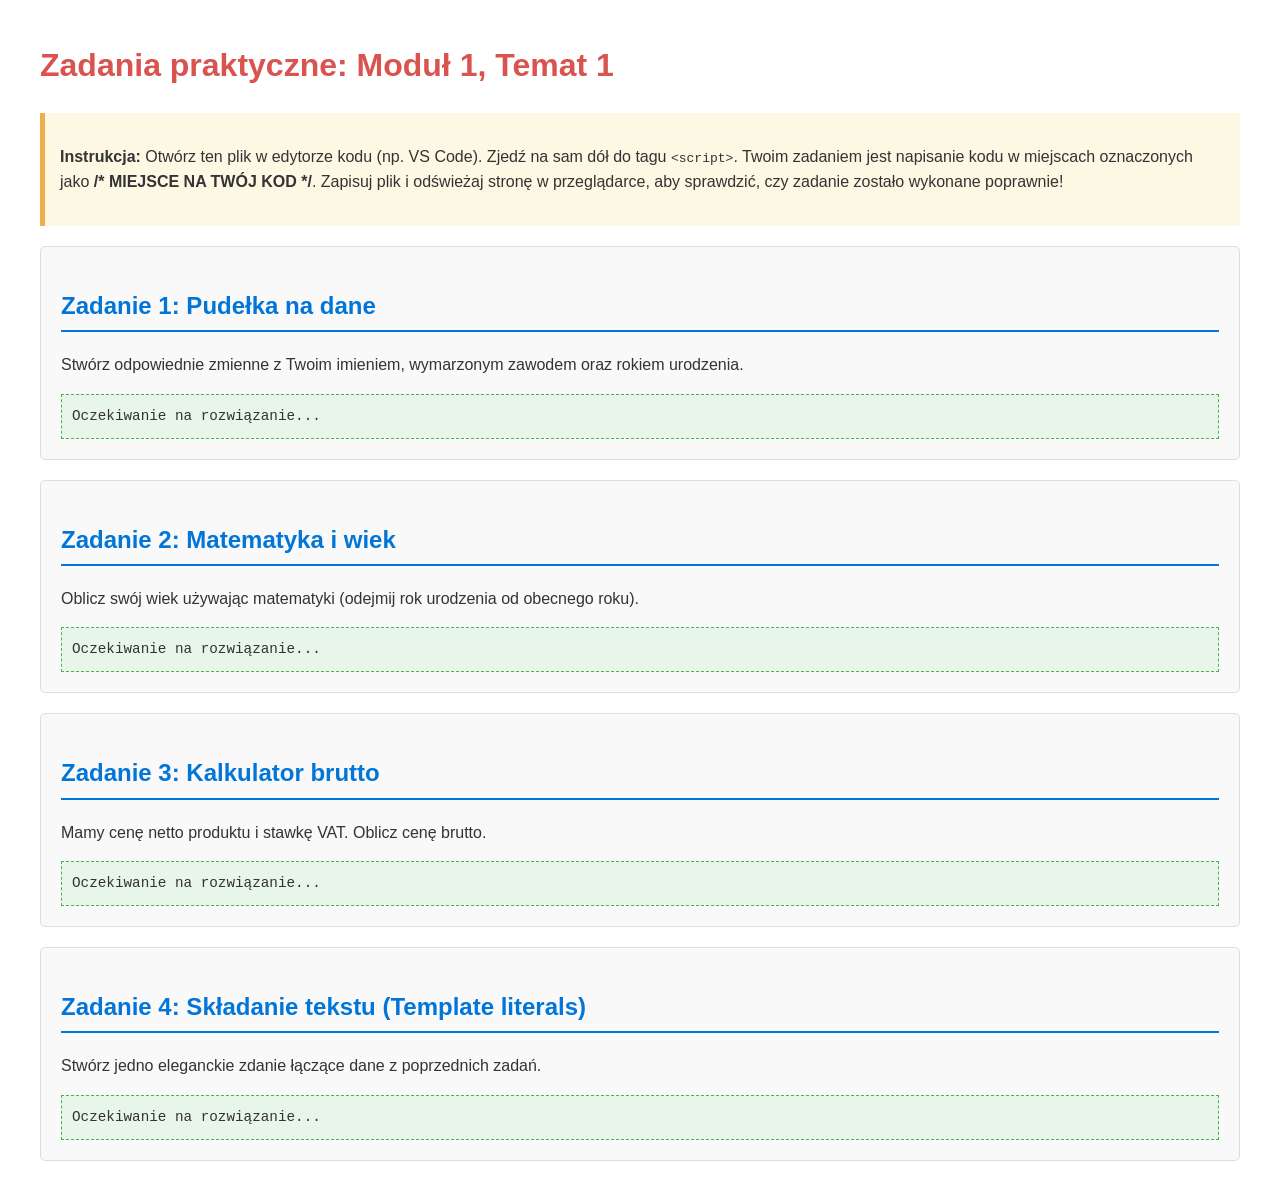
==== zadania/1.1-zadania.html @ 87c9943d "Zadanie wykonane" ====
<!DOCTYPE html>
<html lang="pl">
<head>
    <meta charset="UTF-8">
    <meta name="viewport" content="width=device-width, initial-scale=1.0">
    <title>Zadania 1.1: Składnia i Zmienne</title>
    <style>
        body { 
            font-family: 'Segoe UI', Tahoma, Geneva, Verdana, sans-serif; 
            margin: 40px; 
            line-height: 1.6; 
            color: #333;
        }
        h1 { color: #d9534f; }
        h2 { color: #0275d8; border-bottom: 2px solid #0275d8; padding-bottom: 5px;}
        .instruction { 
            background-color: #fcf8e3; 
            padding: 15px; 
            border-left: 5px solid #f0ad4e; 
            margin-bottom: 20px;
        }
        .task-container {
            background-color: #f9f9f9;
            border: 1px solid #ddd;
            padding: 20px;
            margin-bottom: 20px;
            border-radius: 5px;
        }
        .output { 
            margin-top: 15px;
            padding: 10px; 
            background-color: #e8f5e9; 
            border: 1px dashed #4caf50;
            font-family: monospace;
            font-size: 1.1em;
        }
    </style>
</head>
<body>

    <h1>Zadania praktyczne: Moduł 1, Temat 1</h1>
    
    <div class="instruction">
        <p><strong>Instrukcja:</strong> Otwórz ten plik w edytorze kodu (np. VS Code). Zjedź na sam dół do tagu <code>&lt;script&gt;</code>. Twoim zadaniem jest napisanie kodu w miejscach oznaczonych jako <strong>/* MIEJSCE NA TWÓJ KOD */</strong>. Zapisuj plik i odświeżaj stronę w przeglądarce, aby sprawdzić, czy zadanie zostało wykonane poprawnie!</p>
    </div>

    <div class="task-container">
        <h2>Zadanie 1: Pudełka na dane</h2>
        <p>Stwórz odpowiednie zmienne z Twoim imieniem, wymarzonym zawodem oraz rokiem urodzenia.</p>
        <div class="output" id="wynik1">Oczekiwanie na rozwiązanie...</div>
    </div>

    <div class="task-container">
        <h2>Zadanie 2: Matematyka i wiek</h2>
        <p>Oblicz swój wiek używając matematyki (odejmij rok urodzenia od obecnego roku).</p>
        <div class="output" id="wynik2">Oczekiwanie na rozwiązanie...</div>
    </div>

    <div class="task-container">
        <h2>Zadanie 3: Kalkulator brutto</h2>
        <p>Mamy cenę netto produktu i stawkę VAT. Oblicz cenę brutto.</p>
        <div class="output" id="wynik3">Oczekiwanie na rozwiązanie...</div>
    </div>

    <div class="task-container">
        <h2>Zadanie 4: Składanie tekstu (Template literals)</h2>
        <p>Stwórz jedno eleganckie zdanie łączące dane z poprzednich zadań.</p>
        <div class="output" id="wynik4">Oczekiwanie na rozwiązanie...</div>
    </div>

    <script>
        // ==========================================
        // MIEJSCE NA ROZWIĄZANIA ZADAŃ
        // ==========================================

        // --- ZADANIE 1 ---
        // 1. Użyj 'const', aby stworzyć stałą 'mojeImie' i przypisz jej swoje imię.
        // 2. Użyj 'let', aby stworzyć zmienną 'wymarzonyZawod' i przypisz jej tekst (np. "Programista").
        // 3. Użyj 'const', aby stworzyć stałą 'rokUrodzenia' i przypisz jej liczbę (Twój rok urodzenia).
        
        /* --- MIEJSCE NA TWÓJ KOD (Zadanie 1) --- */

        const mojeImie = " Oliwer "
        let wymarzonyZawod = " Programista "
        const rokUrodzenia = " 2009 "
        
        // np.: const mojeImie = "Jan"; (usuń komentarz i wpisz swoje dane)


        // --- ZADANIE 2 ---
        // 1. Stwórz stałą 'obecnyRok' i przypisz jej obecny rok (np. 2024).
        // 2. Stwórz zmienną 'mojWiek'.
        // 3. Przypisz do 'mojWiek' wynik odejmowania: obecnyRok minus rokUrodzenia.
        
        /* --- MIEJSCE NA TWÓJ KOD (Zadanie 2) --- */

        const obecnyRok = "2026"
        let mojWiek = rokUrodzenia - obecnyRok
    

        



        // --- ZADANIE 3 ---
        // Wyobraź sobie, że piszesz system dla sklepu.
        // 1. Stwórz zmienną 'cenaNetto' z wartością 100.
        // 2. Stwórz stałą 'stawkaVat' z wartością 0.23.
        // 3. Stwórz zmienną 'kwotaVat' jako wynik mnożenia cenaNetto przez stawkaVat.
        // 4. Stwórz zmienną 'cenaBrutto' dodając 'cenaNetto' i 'kwotaVat'.
        
        /* --- MIEJSCE NA TWÓJ KOD (Zadanie 3) --- */

        let cenaNetto = "100"
        const stawkaVat = "0.23"
        let kwotaVat = cenaNetto * stawkaVat
        let cenaBrutto = cenaNetto + kwotaVat        



        // --- ZADANIE 4 ---
        // Użyj "backticków" (znaku `), aby stworzyć ładne zdanie korzystając ze zmiennych z Zadania 1 i 2.
        // Przykład zdania: "Cześć, jestem Jan. Mam 18 lat, a w przyszłości moim zawodem będzie Programista."
        // Wynik przypisz do nowej stałej o nazwie 'podsumowanie'.
        
        /* --- MIEJSCE NA TWÓJ KOD (Zadanie 4) --- */
        
        const podsumowanie = 
        ` Cześć jestem ` 
         
        mojeImie 
        
        ` Mam ` 
       
        mojWiek 
        
        ` a w przyszlosci moim zawodem będzie ` 
        
        wymarzonyZawod
        


        // ==========================================
        // KOD SPRAWDZAJĄCY (Nie modyfikuj poniżej!)
        // Poniższy kod sprawdza, czy stworzyłeś odpowiednie zmienne 
        // i wyświetla je na stronie. Jeśli czegoś brakuje, wyświetli błąd.
        // ==========================================
        try {
            document.getElementById('wynik1').innerHTML = 
                `Imię: <strong>${mojeImie}</strong> <br> Zawód: <strong>${wymarzonyZawod}</strong> <br> Rok urodzenia: <strong>${rokUrodzenia}</strong>`;
        } catch(e) { document.getElementById('wynik1').innerHTML = "Błąd: Upewnij się, że stworzyłeś zmienne 'mojeImie', 'wymarzonyZawod' i 'rokUrodzenia'."; }

        try {
            document.getElementById('wynik2').innerHTML = 
                `Skoro mamy rok ${obecnyRok}, a Ty urodziłeś/aś się w ${rokUrodzenia}, to masz <strong>${mojWiek}</strong> lat.`;
        } catch(e) { document.getElementById('wynik2').innerHTML = "Błąd: Upewnij się, że stworzyłeś zmienne 'obecnyRok' i 'mojWiek'."; }

        try {
            document.getElementById('wynik3').innerHTML = 
                `Cena netto: ${cenaNetto} zł <br> Kwota VAT: ${kwotaVat} zł <br> <strong>Cena brutto do zapłaty: ${cenaBrutto} zł</strong>`;
        } catch(e) { document.getElementById('wynik3').innerHTML = "Błąd: Upewnij się, że poprawnie obliczyłeś 'cenaNetto', 'kwotaVat' i 'cenaBrutto'."; }

        try {
            document.getElementById('wynik4').innerHTML = `<strong>Wynik:</strong> "${podsumowanie}"`;
        } catch(e) { document.getElementById('wynik4').innerHTML = "Błąd: Upewnij się, że stworzyłeś zmienną 'podsumowanie' używając template literals."; }

    </script>
</body>
</html>
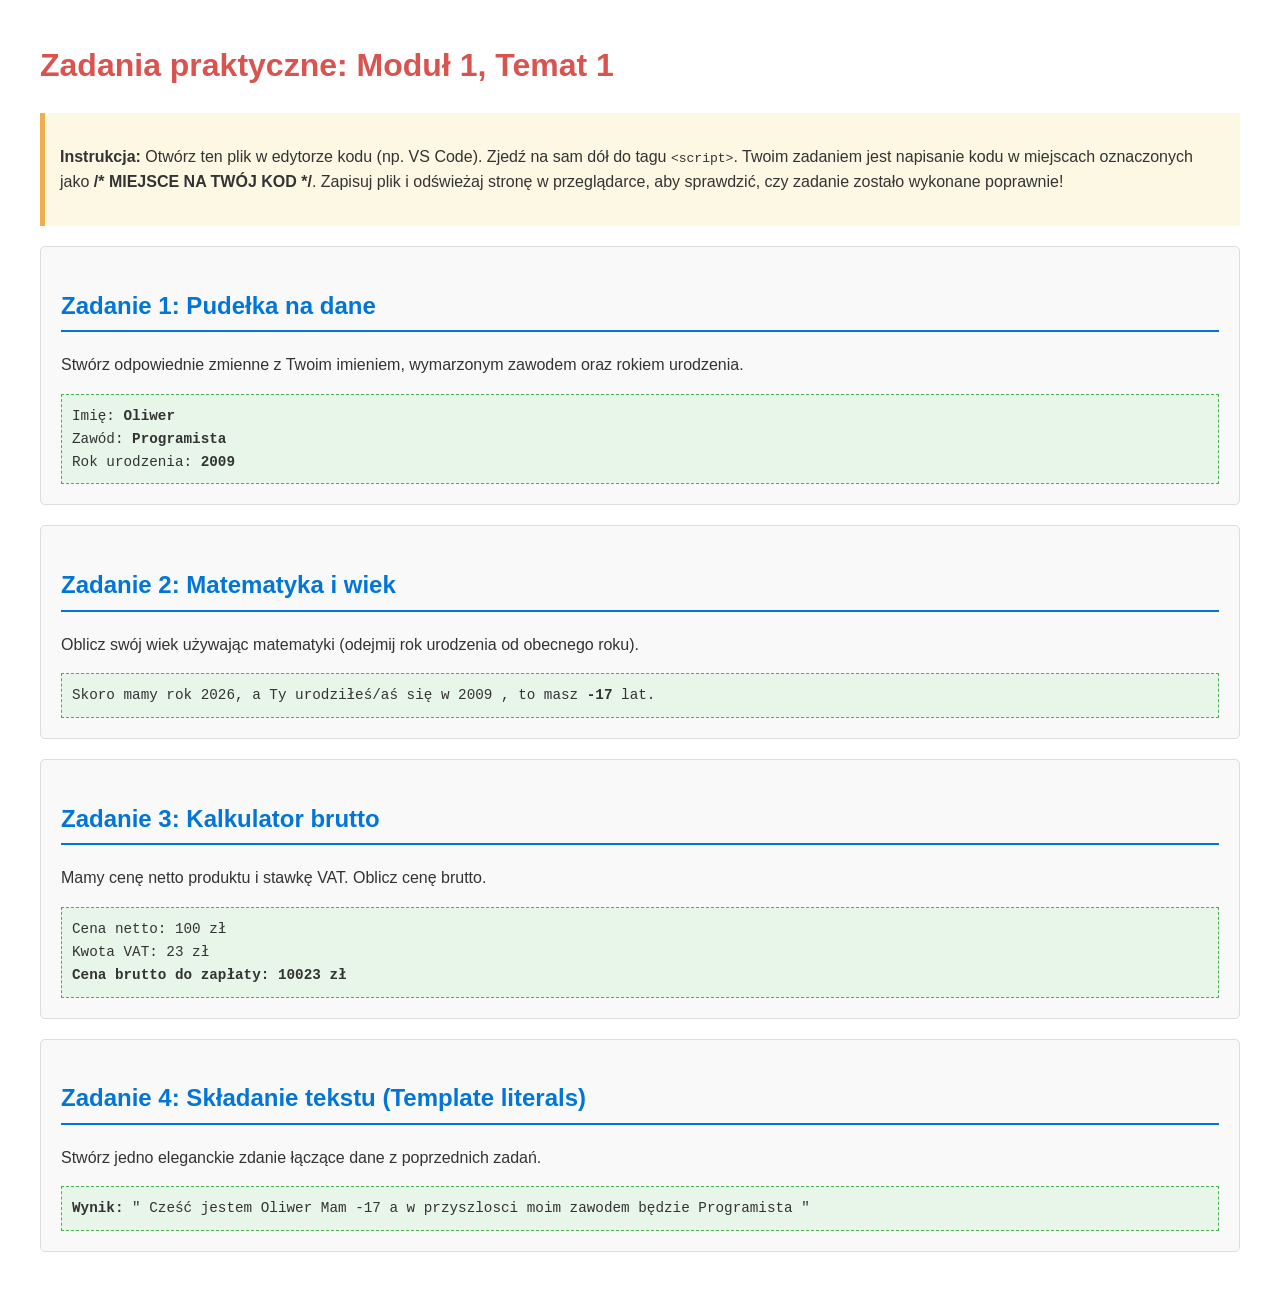
==== commit 97a43211: "Poprawa" ====
--- a/zadania/1.1-zadania.html
+++ b/zadania/1.1-zadania.html
@@ -125,18 +125,7 @@
         
         /* --- MIEJSCE NA TWÓJ KOD (Zadanie 4) --- */
         
-        const podsumowanie = 
-        ` Cześć jestem ` 
-         
-        mojeImie 
-        
-        ` Mam ` 
-       
-        mojWiek 
-        
-        ` a w przyszlosci moim zawodem będzie ` 
-        
-        wymarzonyZawod
+        const podsumowanie =  ` Cześć jestem ` + mojeImie + ` Mam ` + mojWiek  + ` a w przyszlosci moim zawodem będzie ` + wymarzonyZawod
         
 
 
